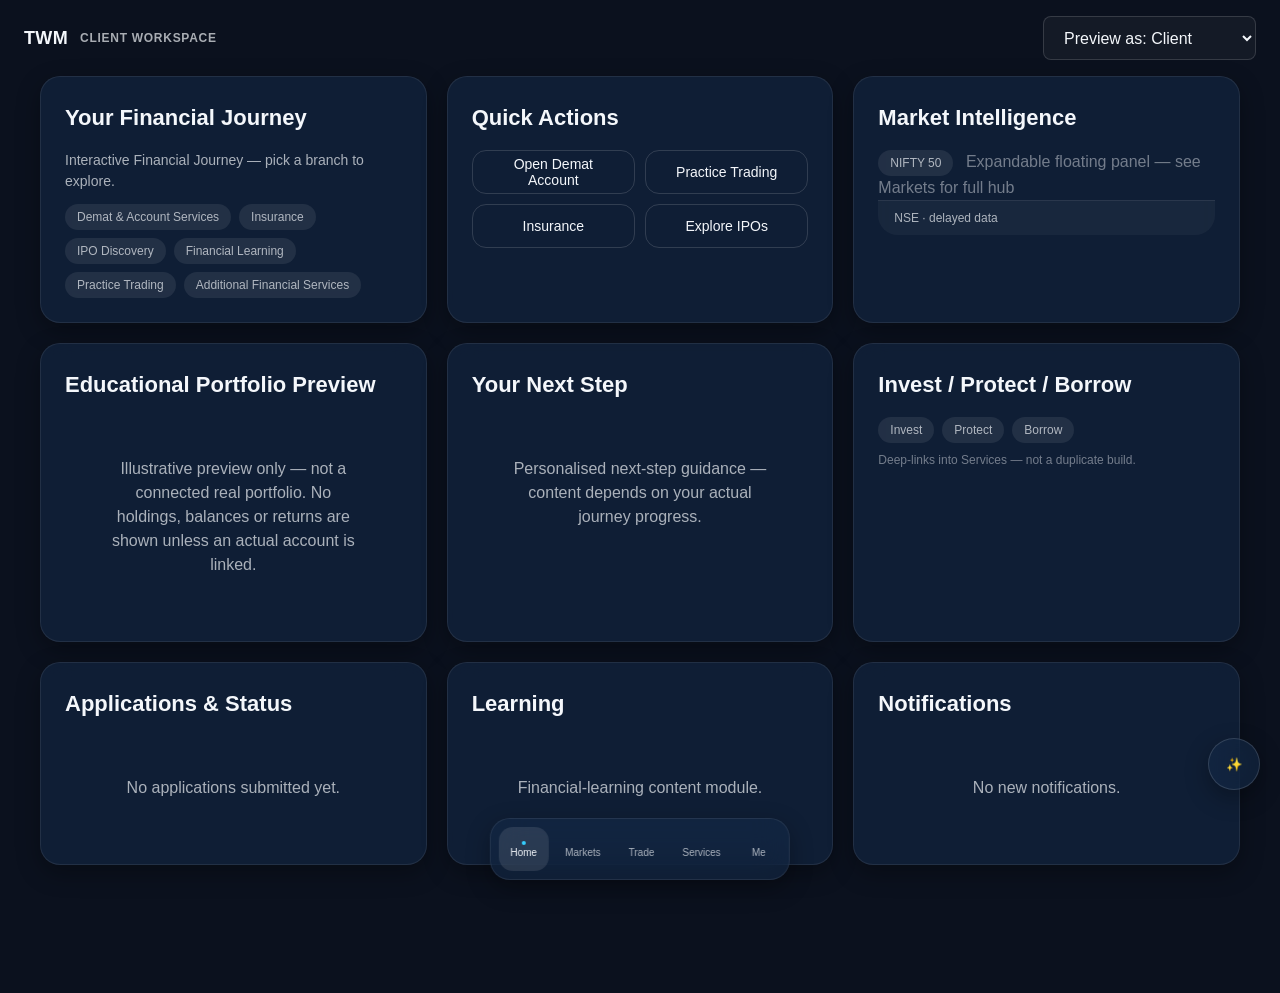
==== index.html @ 3c9d9427 "Checkpoint: baseline before six-phase remediation (post-audit state)" ====
<!DOCTYPE html>
<html lang="en">
<head>
<meta charset="UTF-8">
<meta name="viewport" content="width=device-width, initial-scale=1.0">
<title>TWM V2 — Prototype</title>
<link rel="stylesheet" href="styles/tokens.css">
<link rel="stylesheet" href="styles/foundation.css">
<link rel="stylesheet" href="styles/layout.css">
</head>
<body>
  <div id="twm-app">
    <header id="twm-header" class="twm-header"></header>
    <nav id="twm-breadcrumbs" class="twm-breadcrumbs"></nav>
    <main id="twm-stage" class="twm-stage twm-stage__grid"></main>
  </div>

  <button id="twm-ai-fab" class="twm-ai-fab twm-glass" title="AI Companion / Copilot — floating entry point, not a dock destination">✨</button>
  <nav id="twm-dock" class="twm-dock"></nav>

  <script src="scripts/router.js"></script>
  <script src="scripts/stage.js"></script>
  <script src="scripts/dock.js"></script>
  <script src="scripts/content/client.js"></script>
  <script src="scripts/content/employee.js"></script>
  <script src="scripts/content/admin.js"></script>
  <script src="scripts/app.js"></script>
  <script>
    document.getElementById('twm-ai-fab').addEventListener('click', () => {
      alert('AI Companion / Copilot entry point.\n\nPrototype placeholder — capability details are an open decision (see 09_OPEN_QUESTIONS_AND_NON_HALLUCINATION_RULES.md). No AI capability is implemented here.');
    });
    // AI Companion FAB is only locked for Client (Home) and Employee — not part of Admin's locked structure.
    function updateFabVisibility() {
      const role = (location.hash.replace(/^#\/?/, '').split('/')[0]) || 'client';
      document.getElementById('twm-ai-fab').style.display = role === 'admin' ? 'none' : 'flex';
    }
    window.addEventListener('hashchange', updateFabVisibility);
    updateFabVisibility();
  </script>
</body>
</html>
---- styles/tokens.css ----
/*
  TWM V2 — Design Tokens (Phase 1)
  Palette source: TWM_V2_CRISP_46_MD_EXECUTION_PACKAGE / 13_DESIGN_SYSTEM_AND_STITCH_REFERENCE.md
  Locked: Midnight #0B111E, Deep Navy #142B49, Primary Blue #246BCE,
          Accent #36CFFF, Emerald #36A88A, Gold #D4A574, Inter typeface, tabular numbers.
  Breakpoints source: 01_DECISION_REGISTER.md section H (confirmed 2026-11-11).
*/

:root {
  /* Locked palette */
  --twm-midnight: #0B111E;
  --twm-deep-navy: #142B49;
  --twm-primary-blue: #246BCE;
  --twm-accent-cyan: #36CFFF;
  --twm-emerald: #36A88A;
  --twm-gold: #D4A574;

  /* Semantic surface colors derived from locked palette (implementation detail, not a new palette) */
  --twm-bg-base: var(--twm-midnight);
  --twm-bg-elevated: var(--twm-deep-navy);
  --twm-surface-glass: rgba(20, 43, 73, 0.55);
  --twm-surface-glass-strong: rgba(20, 43, 73, 0.78);
  --twm-border-glass: rgba(255, 255, 255, 0.08);
  --twm-border-glass-strong: rgba(255, 255, 255, 0.14);

  --twm-text-primary: #F4F7FB;
  --twm-text-secondary: rgba(244, 247, 251, 0.68);
  --twm-text-muted: rgba(244, 247, 251, 0.44);

  --twm-accent-primary: var(--twm-primary-blue);
  --twm-accent-secondary: var(--twm-accent-cyan);
  --twm-success: var(--twm-emerald);
  --twm-warning: var(--twm-gold);
  --twm-danger: #E5484D;

  /* Role accent tints — same base palette, a differentiating accent per role so screens don't look identical (see role-differentiation principle, frontendquestions.md:1178) */
  --twm-role-client-accent: var(--twm-accent-cyan);
  --twm-role-employee-accent: var(--twm-emerald);
  --twm-role-admin-accent: var(--twm-gold);

  /* Typography — Inter, locked. Tabular numbers for all financial/metric figures. */
  --twm-font-sans: 'Inter', -apple-system, BlinkMacSystemFont, 'Segoe UI', sans-serif;
  --twm-font-feature-numeric: 'tnum' 1;

  --twm-fs-caption: 0.75rem;
  --twm-fs-body-sm: 0.875rem;
  --twm-fs-body: 1rem;
  --twm-fs-body-lg: 1.125rem;
  --twm-fs-title-sm: 1.375rem;
  --twm-fs-title: 1.75rem;
  --twm-fs-title-lg: 2.25rem;
  --twm-lh-tight: 1.2;
  --twm-lh-normal: 1.5;
  --twm-fw-regular: 400;
  --twm-fw-medium: 500;
  --twm-fw-semibold: 600;
  --twm-fw-bold: 700;

  /* Spacing scale (4px base unit) */
  --twm-space-1: 4px;
  --twm-space-2: 8px;
  --twm-space-3: 12px;
  --twm-space-4: 16px;
  --twm-space-5: 20px;
  --twm-space-6: 24px;
  --twm-space-8: 32px;
  --twm-space-10: 40px;
  --twm-space-12: 48px;
  --twm-space-16: 64px;

  /* Radius */
  --twm-radius-sm: 8px;
  --twm-radius-md: 14px;
  --twm-radius-lg: 20px;
  --twm-radius-pill: 999px;

  /* Elevation (glass, restrained per locked direction) */
  --twm-shadow-sm: 0 2px 8px rgba(0, 0, 0, 0.24);
  --twm-shadow-md: 0 8px 24px rgba(0, 0, 0, 0.32);
  --twm-shadow-lg: 0 16px 48px rgba(0, 0, 0, 0.4);
  --twm-blur-glass: blur(18px);

  /* Motion */
  --twm-motion-fast: 120ms;
  --twm-motion-base: 220ms;
  --twm-motion-slow: 360ms;
  --twm-ease-standard: cubic-bezier(0.4, 0, 0.2, 1);

  /* Adaptive Hybrid Stage — Focus-mode dim, locked identically across every screen in 04/05/06 */
  --twm-stage-focus-dim-opacity: 0.2;

  /* Touch targets — sourced, frontendquestions.md:360 */
  --twm-touch-target-min: 44px;

  /* Breakpoints — confirmed 2026-11-11, 01_DECISION_REGISTER.md section H */
  --twm-bp-tablet: 768px;
  --twm-bp-desktop: 1024px;
}

@media (prefers-reduced-motion: reduce) {
  :root {
    --twm-motion-fast: 0ms;
    --twm-motion-base: 0ms;
    --twm-motion-slow: 0ms;
  }
}
---- styles/layout.css ----
/*
  TWM V2 — Layout, Dock, Adaptive Hybrid Stage (Phase 1/2)
  Breakpoints: phone <768px, tablet 768-1023px, desktop >=1024px
  (01_DECISION_REGISTER.md section H, confirmed 2026-11-11).
  No permanent sidebar anywhere — 01_DECISION_REGISTER.md section A.
*/

#twm-app {
  position: relative;
  min-height: 100vh;
  overflow: hidden;
  padding-bottom: calc(96px + env(safe-area-inset-bottom));
}

/* ---------- Identity / context header ---------- */
.twm-header {
  display: flex;
  align-items: center;
  justify-content: space-between;
  gap: var(--twm-space-4);
  padding: var(--twm-space-4) var(--twm-space-6);
  padding-top: calc(var(--twm-space-4) + env(safe-area-inset-top));
}
.twm-header__brand {
  display: flex;
  align-items: center;
  gap: var(--twm-space-3);
  font-weight: var(--twm-fw-bold);
  font-size: var(--twm-fs-body-lg);
  letter-spacing: 0.02em;
}
.twm-header__role-chip {
  font-size: var(--twm-fs-caption);
  color: var(--twm-text-secondary);
  text-transform: uppercase;
  letter-spacing: 0.06em;
}
.twm-header__actions { display: flex; align-items: center; gap: var(--twm-space-3); }

/* Admin-only breadcrumb strip — supplementary layer, not a nav mechanism replacement */
.twm-breadcrumbs {
  display: flex;
  gap: var(--twm-space-2);
  padding: 0 var(--twm-space-6);
  font-size: var(--twm-fs-caption);
  color: var(--twm-text-muted);
}
.twm-breadcrumbs span:last-child { color: var(--twm-text-secondary); }

/* ---------- Adaptive Hybrid Stage ---------- */
.twm-stage {
  position: relative;
  padding: 0 var(--twm-space-6) var(--twm-space-6);
}
.twm-stage__grid {
  display: grid;
  grid-template-columns: repeat(auto-fit, minmax(280px, 1fr));
  gap: var(--twm-space-5);
  transition: opacity var(--twm-motion-base) var(--twm-ease-standard);
}
/* Focus mode: non-selected panels dim to the locked 20% opacity token */
.twm-stage--focus .twm-stage__panel:not(.twm-stage__panel--focused) {
  opacity: var(--twm-stage-focus-dim-opacity);
  pointer-events: none;
}
.twm-stage__panel--focused {
  grid-column: 1 / -1;
}
/* Immersive mode: single panel takes the full stage, dock minimizes (handled in dock.js) */
.twm-stage--immersive .twm-stage__grid {
  grid-template-columns: 1fr;
}
.twm-stage--immersive .twm-stage__panel:not(.twm-stage__panel--immersive) {
  display: none;
}

.twm-stage__panel {
  min-height: 120px;
}

/* ---------- Floating Command Dock ---------- */
.twm-dock {
  position: fixed;
  left: 50%;
  bottom: calc(var(--twm-space-5) + env(safe-area-inset-bottom));
  transform: translateX(-50%);
  display: flex;
  align-items: center;
  gap: var(--twm-space-1);
  padding: var(--twm-space-2);
  z-index: 40;
  transition: transform var(--twm-motion-slow) var(--twm-ease-standard),
              opacity var(--twm-motion-slow) var(--twm-ease-standard);
}
/* Dock minimizes during Immersive mode — never fully removed, per locked rule */
.twm-dock--minimized {
  transform: translateX(-50%) translateY(72px) scale(0.92);
  opacity: 0.35;
}
.twm-dock__item {
  display: flex;
  flex-direction: column;
  align-items: center;
  justify-content: center;
  gap: 2px;
  min-width: var(--twm-touch-target-min);
  min-height: var(--twm-touch-target-min);
  padding: var(--twm-space-2) var(--twm-space-3);
  border-radius: var(--twm-radius-md);
  border: none;
  background: transparent;
  color: var(--twm-text-secondary);
  font-size: 10px;
  font-weight: var(--twm-fw-medium);
  cursor: pointer;
}
.twm-dock__item[aria-current="true"] {
  background: rgba(255,255,255,0.1);
  color: var(--twm-text-primary);
}
.twm-dock__item[aria-current="true"] .twm-dock__dot { opacity: 1; }
.twm-dock__dot {
  width: 4px; height: 4px; border-radius: 50%;
  background: var(--twm-role-accent, var(--twm-accent-cyan));
  opacity: 0;
}

/* ---------- AI Companion / Copilot floating entry point (not a dock destination) ---------- */
.twm-ai-fab {
  position: fixed;
  right: var(--twm-space-5);
  bottom: calc(110px + env(safe-area-inset-bottom));
  width: 52px; height: 52px;
  border-radius: 50%;
  border: 1px solid var(--twm-border-glass-strong);
  display: flex; align-items: center; justify-content: center;
  z-index: 41;
  cursor: pointer;
}

/* ---------- Command palette (Admin-only supplementary layer) ---------- */
.twm-cmdk-backdrop {
  position: fixed; inset: 0;
  background: rgba(5,8,14,0.6);
  z-index: 60;
  display: flex;
  align-items: flex-start;
  justify-content: center;
  padding-top: 12vh;
}
.twm-cmdk {
  width: min(560px, 90vw);
  max-height: 60vh;
  overflow-y: auto;
}

/* ---------- Responsive tiers ---------- */
/* Phone (<768px): landscape-first, portrait adaptive via orientation query (not a width breakpoint) */
@media (max-width: 767px) {
  .twm-stage__grid { grid-template-columns: 1fr; }
  .twm-header { padding: var(--twm-space-3) var(--twm-space-4); }
}
@media (max-width: 767px) and (orientation: landscape) {
  .twm-stage__grid { grid-template-columns: repeat(auto-fit, minmax(240px, 1fr)); }
}

/* Tablet 768-1023px: multi-zone workspace */
@media (min-width: 768px) and (max-width: 1023px) {
  .twm-stage__grid { grid-template-columns: repeat(2, 1fr); }
}

/* Desktop >=1024px: broader stage + contextual panels */
@media (min-width: 1024px) {
  .twm-stage__grid { grid-template-columns: repeat(3, 1fr); }
  .twm-stage { padding: 0 var(--twm-space-10) var(--twm-space-8); max-width: 1440px; margin: 0 auto; }
}

/* Kanban-style stage-column views (CRM Leads, Applications, Applications Review, Compliance):
   these are the screens flagged in 01_DECISION_REGISTER.md section H as genuinely restructuring
   across tiers, not just reflowing. */
.twm-kanban {
  display: flex;
  gap: var(--twm-space-4);
  overflow-x: auto;
  padding-bottom: var(--twm-space-2);
}
.twm-kanban__column {
  flex: 0 0 260px;
  display: flex;
  flex-direction: column;
  gap: var(--twm-space-3);
}
@media (min-width: 768px) {
  .twm-kanban { overflow-x: visible; }
  .twm-kanban__column { flex: 1 1 0; }
}
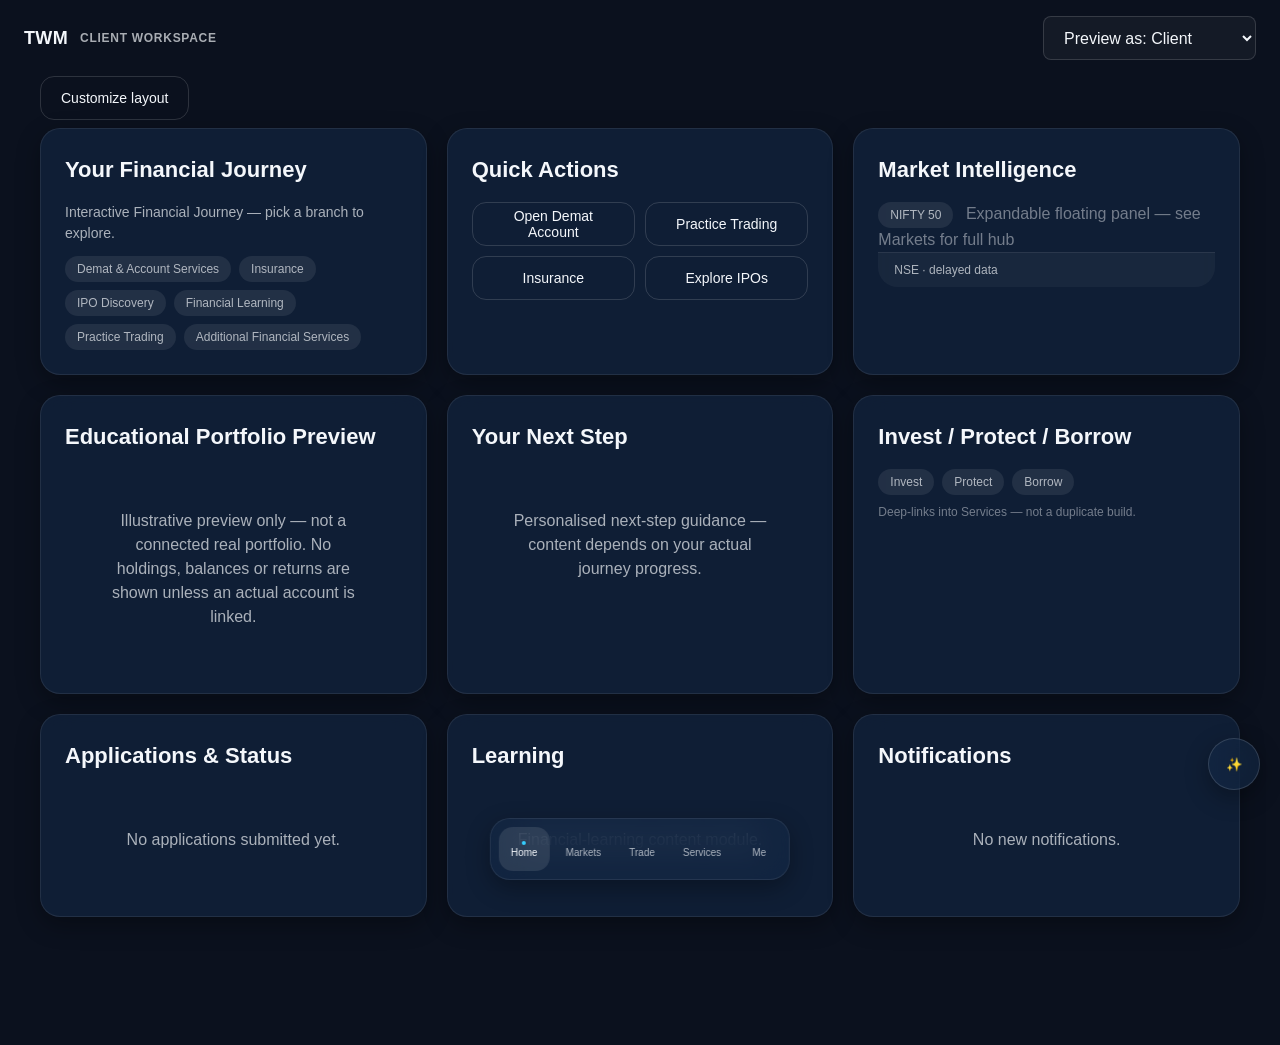
==== commit 3ee05dac: "Add shared chart primitive, Customizable-layout mechanism (Option C), H-2 Focus->Immersive expand pa" ====
--- a/index.html
+++ b/index.html
@@ -19,6 +19,7 @@
   <nav id="twm-dock" class="twm-dock"></nav>
 
   <script src="scripts/router.js"></script>
+  <script src="scripts/chart.js"></script>
   <script src="scripts/stage.js"></script>
   <script src="scripts/dock.js"></script>
   <script src="scripts/content/client.js"></script>
--- a/styles/layout.css
+++ b/styles/layout.css
@@ -66,6 +66,7 @@
 .twm-stage__panel--focused {
   grid-column: 1 / -1;
 }
+.twm-panel__expand-btn { margin-bottom: var(--twm-space-3); }
 /* Immersive mode: single panel takes the full stage, dock minimizes (handled in dock.js) */
 .twm-stage--immersive .twm-stage__grid {
   grid-template-columns: 1fr;
@@ -89,9 +90,14 @@
   gap: var(--twm-space-1);
   padding: var(--twm-space-2);
   z-index: 40;
+  max-width: calc(100vw - var(--twm-space-4));
+  overflow-x: auto;
+  scrollbar-width: none;
   transition: transform var(--twm-motion-slow) var(--twm-ease-standard),
               opacity var(--twm-motion-slow) var(--twm-ease-standard);
 }
+.twm-dock::-webkit-scrollbar { display: none; }
+.twm-dock__item { flex: 0 0 auto; }
 /* Dock minimizes during Immersive mode — never fully removed, per locked rule */
 .twm-dock--minimized {
   transform: translateX(-50%) translateY(72px) scale(0.92);
@@ -159,6 +165,20 @@
 @media (max-width: 767px) {
   .twm-stage__grid { grid-template-columns: 1fr; }
   .twm-header { padding: var(--twm-space-3) var(--twm-space-4); }
+  /* Admin's 6-item dock needs tighter chrome than Client/Employee's 5-item docks
+     to fit a 375px viewport without clipping (P6-12) — shrink first, scroll-fallback
+     from the base .twm-dock rule handles anything narrower still. */
+  .twm-dock__item {
+    padding: var(--twm-space-1) var(--twm-space-2);
+    font-size: 9px;
+    min-width: 0;
+  }
+  .twm-dock__item span:last-child {
+    max-width: 52px;
+    overflow: hidden;
+    text-overflow: ellipsis;
+    white-space: nowrap;
+  }
 }
 @media (max-width: 767px) and (orientation: landscape) {
   .twm-stage__grid { grid-template-columns: repeat(auto-fit, minmax(240px, 1fr)); }
@@ -175,6 +195,36 @@
   .twm-stage { padding: 0 var(--twm-space-10) var(--twm-space-8); max-width: 1440px; margin: 0 auto; }
 }
 
+/* ---------- Customizable layout — "Fully Customizable (Option C)" ---------- */
+.twm-stage__customize-bar {
+  grid-column: 1 / -1;
+  display: flex;
+  align-items: center;
+  gap: var(--twm-space-3);
+  margin-bottom: calc(var(--twm-space-5) * -1 + var(--twm-space-2));
+}
+.twm-stage__panel--customizing {
+  cursor: grab;
+  outline: 1px dashed var(--twm-border-glass-strong);
+}
+.twm-stage__panel--customizing:active { cursor: grabbing; }
+.twm-panel__customize-toolbar {
+  display: flex;
+  align-items: center;
+  gap: var(--twm-space-2);
+  margin-bottom: var(--twm-space-3);
+}
+.twm-drag-handle {
+  cursor: grab;
+  color: var(--twm-text-muted);
+  padding: 0 var(--twm-space-2);
+}
+.twm-panel__resize-btn, .twm-panel__hide-btn {
+  min-height: 28px;
+  padding: 0 var(--twm-space-3);
+  font-size: var(--twm-fs-caption);
+}
+
 /* Kanban-style stage-column views (CRM Leads, Applications, Applications Review, Compliance):
    these are the screens flagged in 01_DECISION_REGISTER.md section H as genuinely restructuring
    across tiers, not just reflowing. */
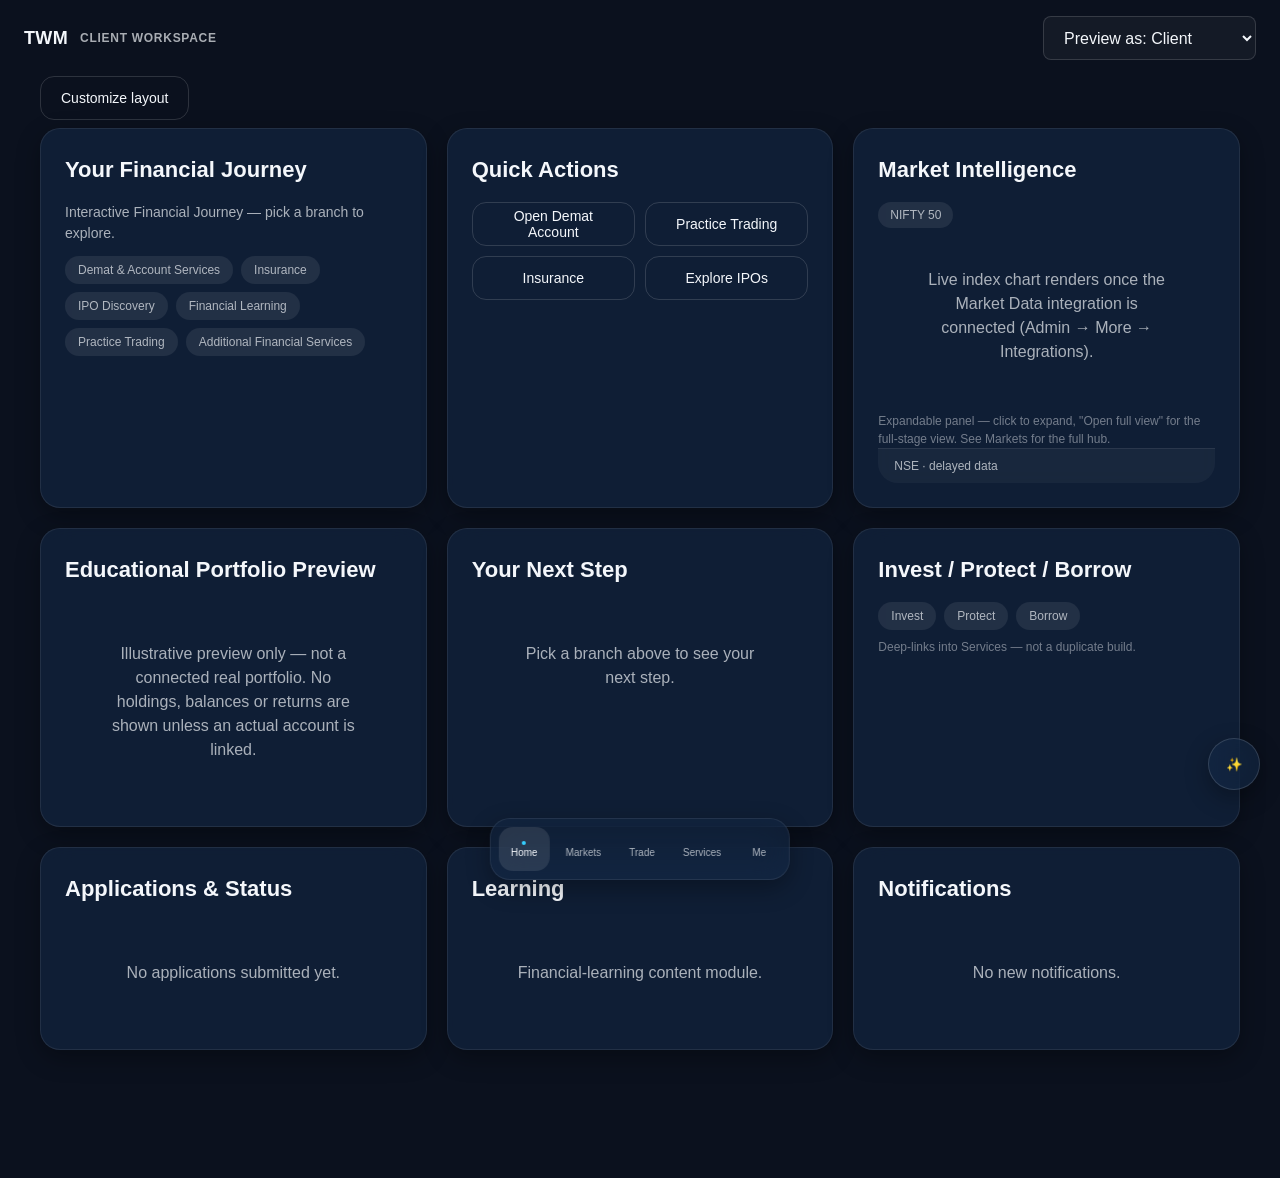
==== commit f264afe3: "Live Playwright/Chromium verification pass: fix cross-module data timing, add real document-reveal a" ====
--- a/index.html
+++ b/index.html
@@ -4,6 +4,7 @@
 <meta charset="UTF-8">
 <meta name="viewport" content="width=device-width, initial-scale=1.0">
 <title>TWM V2 — Prototype</title>
+<link rel="icon" href="data:image/svg+xml,%3Csvg xmlns='http://www.w3.org/2000/svg' viewBox='0 0 32 32'%3E%3Crect width='32' height='32' rx='6' fill='%230ea5e9'/%3E%3Ctext x='16' y='22' font-size='16' text-anchor='middle' fill='white' font-family='sans-serif'%3ET%3C/text%3E%3C/svg%3E">
 <link rel="stylesheet" href="styles/tokens.css">
 <link rel="stylesheet" href="styles/foundation.css">
 <link rel="stylesheet" href="styles/layout.css">
